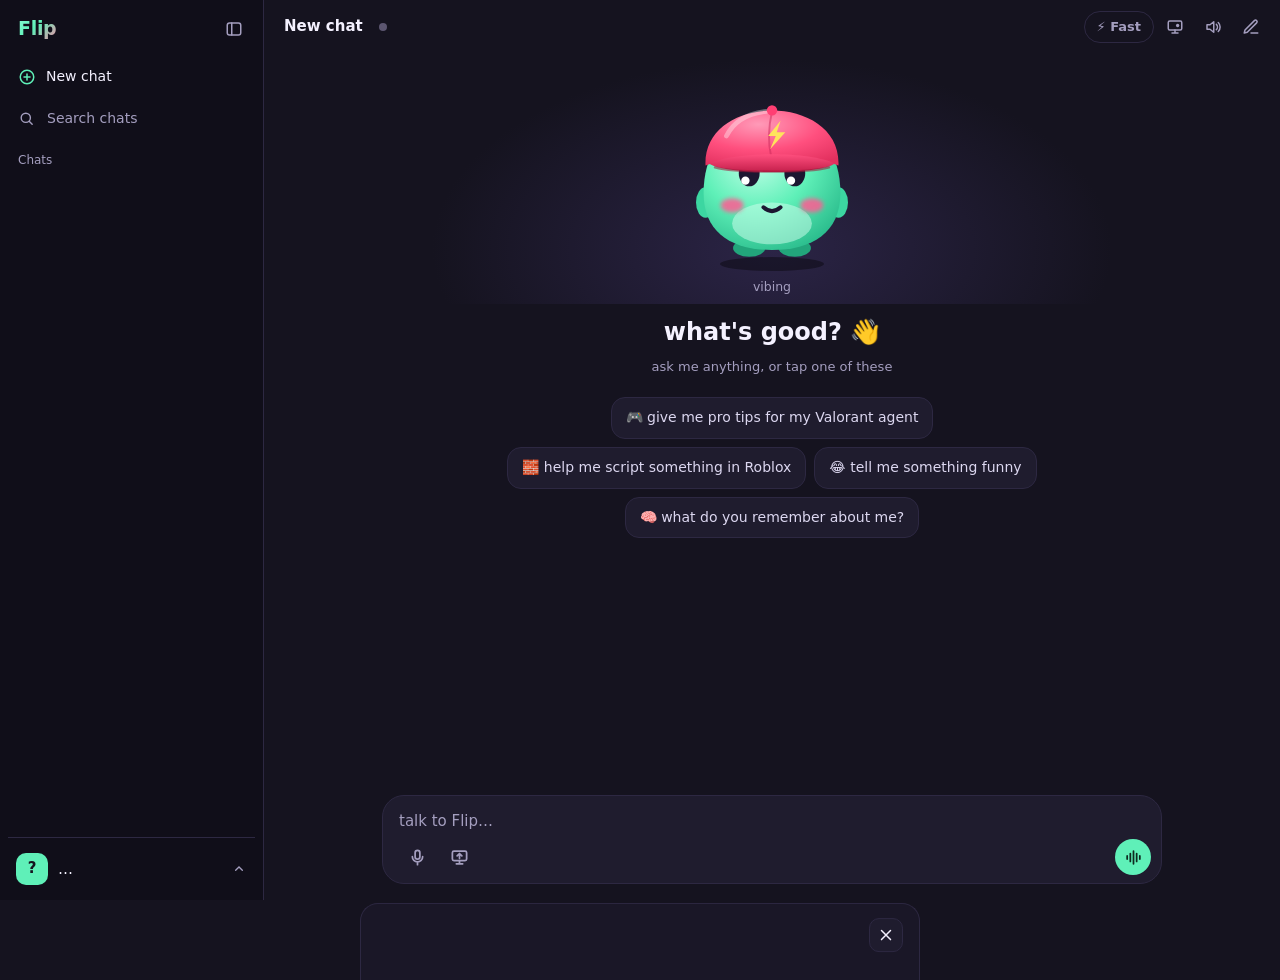
==== ui/index.html @ 5c7e4986 "Voice calls: talk over him, he talks while he types, 4x faster voice - Calls record through the chat" ====
<!doctype html>
<html lang="en">
<head>
<meta charset="utf-8">
<title>Flip</title>
<link rel="stylesheet" href="pet.css">
<link rel="stylesheet" href="style.css">
</head>
<body>
<div id="app">
  <aside id="sidebar">
    <div class="sb-top">
      <span class="sb-brand">Flip</span>
      <button id="sb-close" class="icon-btn ghost" title="Close sidebar">
        <svg viewBox="0 0 24 24"><rect x="3" y="4" width="18" height="16" rx="3"/><path d="M9 4v16"/></svg>
      </button>
    </div>
    <button id="new-chat" class="sb-item">
      <svg viewBox="0 0 24 24"><circle cx="12" cy="12" r="9"/><path d="M12 8v8M8 12h8"/></svg> New chat
    </button>
    <label class="sb-search">
      <svg viewBox="0 0 24 24"><circle cx="11" cy="11" r="6.5"/><path d="M20 20l-4.2-4.2"/></svg>
      <input id="chat-search" placeholder="Search chats" autocomplete="off" spellcheck="false">
    </label>
    <div class="sb-scroll">
      <div id="pinned-sec" class="sb-sec" hidden>
        <div class="sb-label">Pinned</div>
        <div id="pinned-list"></div>
      </div>
      <div class="sb-sec">
        <div class="sb-label">Chats</div>
        <div id="chat-list"></div>
      </div>
    </div>
    <div class="sb-foot">
      <button id="me-btn" class="me">
        <span id="me-av" class="av">?</span>
        <span class="me-text"><span id="me-name">…</span><span id="me-acct" class="muted"></span></span>
        <svg viewBox="0 0 24 24"><path d="M7 10l5 5 5-5"/></svg>
      </button>
      <div id="me-menu" class="menu" hidden>
        <button data-act="memory">🧠 What I remember</button>
        <button data-act="settings">⚙️ Settings</button>
        <button data-act="switch">👤 Switch profile</button>
        <button data-act="logout">🚪 Log out</button>
      </div>
    </div>
  </aside>

  <main id="main">
    <header>
      <button id="sb-open" class="icon-btn ghost" title="Open sidebar">
        <svg viewBox="0 0 24 24"><rect x="3" y="4" width="18" height="16" rx="3"/><path d="M9 4v16"/></svg>
      </button>
      <div id="chat-title" title="Click to rename">New chat</div>
      <input id="title-edit" maxlength="60" hidden>
      <span id="roblox-dot" class="dot" title="Roblox Studio: starting"></span>
      <div class="actions">
        <button id="update-btn" class="chip update" hidden title="A new version of Flip is out">⬆ Update</button>
        <button id="fast-btn" class="chip" title="Fast mode: a smaller brain that answers way quicker">⚡ Fast</button>
        <button id="desk-btn" class="icon-btn ghost" title="Show pet on desktop">
          <svg viewBox="0 0 24 24"><rect x="3" y="4" width="18" height="12" rx="2"/><path d="M8 20h8M12 16v4"/><circle cx="15.5" cy="10" r="2.2" class="fill"/></svg>
        </button>
        <button id="mute-btn" class="icon-btn ghost" title="Voice on/off">
          <svg viewBox="0 0 24 24"><path d="M4 9h4l5-4v14l-5-4H4z"/><path class="on-only" d="M16.5 8.5a5 5 0 0 1 0 7M19 6a8.5 8.5 0 0 1 0 12"/><path class="off-only" d="M17 9l5 6M22 9l-5 6"/></svg>
        </button>
        <button id="reset-btn" class="icon-btn ghost" title="New chat">
          <svg viewBox="0 0 24 24"><path d="M12 20h9"/><path d="M16.5 3.5a2.1 2.1 0 0 1 3 3L7 19l-4 1 1-4z"/></svg>
        </button>
      </div>
    </header>

    <div id="share-badge" hidden>
      <img id="share-thumb" alt="">
      <span>👀 sharing <b id="share-name"></b></span>
      <button id="share-stop">stop</button>
    </div>

    <section id="stage" class="pet-stage">
      <div id="pet-host"></div>
      <div class="pet-shadow"></div>
      <div id="status">vibing</div>
    </section>

    <section id="empty">
      <h2 id="empty-title">what's good? 👋</h2>
      <p class="hint">ask me anything, or tap one of these</p>
      <div id="chips">
        <button class="chip-btn">🎮 give me pro tips for my Valorant agent</button>
        <button class="chip-btn">🧱 help me script something in Roblox</button>
        <button class="chip-btn">😂 tell me something funny</button>
        <button class="chip-btn">🧠 what do you remember about me?</button>
      </div>
    </section>

    <section id="chat"><div id="thread"></div></section>

    <section id="voice-ui">
      <div id="cap-you" class="caption"></div>
      <div id="cap-pet" class="caption pet-cap"></div>
      <div class="voice-hint">just talk · talk over him to cut him off</div>
      <div class="call-row">
        <button id="share-voice" class="call-btn" title="Share your screen"><svg viewBox="0 0 24 24"><rect x="3" y="4" width="18" height="12" rx="2"/><path d="M8 20h8M12 16v4M12 13V7M9 10l3-3 3 3"/></svg></button>
        <button id="end-voice" class="end-btn" title="End voice chat">
          <svg viewBox="0 0 24 24"><path d="M6 6l12 12M18 6L6 18"/></svg>
        </button>
      </div>
    </section>

    <section id="setup">
      <div class="setup-card">
        <h2 id="setup-title">waking up…</h2>
        <p id="setup-detail"></p>
        <div class="bar"><div id="setup-bar"></div></div>
        <p id="setup-note">first time only, after this I start instantly</p>
        <button id="setup-retry" hidden>try again</button>
      </div>
    </section>

    <footer>
      <div class="composer">
        <textarea id="input" rows="1" placeholder="talk to Flip…"></textarea>
        <div class="composer-row">
          <button id="mic-btn" class="round ghost" title="Say a message (click to start, click again to send)">
            <svg viewBox="0 0 24 24"><rect x="9" y="3" width="6" height="11" rx="3"/><path d="M5.5 11a6.5 6.5 0 0 0 13 0M12 17.5V21"/></svg>
          </button>
          <button id="share-btn" class="round ghost" title="Share your screen"><svg viewBox="0 0 24 24"><rect x="3" y="4" width="18" height="12" rx="2"/><path d="M8 20h8M12 16v4M12 13V7M9 10l3-3 3 3"/></svg></button>
          <span class="spacer"></span>
          <button id="voice-btn" class="round" title="Voice chat">
            <svg viewBox="0 0 24 24"><path d="M4 10v4M8 7v10M12 4v16M16 7v10M20 10v4"/></svg>
          </button>
          <button id="send-btn" class="round" title="Send">
            <svg viewBox="0 0 24 24"><path d="M12 19V5M5 12l7-7 7 7"/></svg>
          </button>
          <button id="stop-btn" class="round" title="Stop">
            <svg viewBox="0 0 24 24"><rect x="7" y="7" width="10" height="10" rx="2" class="fill"/></svg>
          </button>
        </div>
      </div>
    </footer>
  </main>

  <div id="scrim"></div>

  <section id="panel">
    <div class="panel-head">
      <h2 id="panel-title"></h2>
      <button id="panel-close" class="icon-btn" title="Close">
        <svg viewBox="0 0 24 24"><path d="M6 6l12 12M18 6L6 18"/></svg>
      </button>
    </div>
    <div id="update-panel" class="panel-body">
      <p id="update-text"></p>
      <pre id="update-notes" class="notes"></pre>
      <div class="bar" id="update-bar-wrap" hidden><div id="update-bar"></div></div>
      <div class="set-actions"><button id="update-go" class="primary">install &amp; restart</button><button id="update-later">later</button></div>
      <p id="update-note" class="hint"></p>
    </div>
    <div id="share-panel" class="panel-body">
      <p class="hint">Pick what I can see. I only look when you talk to me, and nothing gets saved. For games, sharing the entire screen works best.</p>
      <div id="share-list"></div>
      <p id="share-note" class="err"></p>
    </div>
    <div id="memory-panel" class="panel-body">
      <p class="hint">Stuff I remember about you across all chats. I add to this myself when you tell me things.</p>
      <div class="add-row">
        <input id="mem-input" placeholder="teach me something about you…" maxlength="200">
        <button id="mem-add">add</button>
      </div>
      <div id="mem-list"></div>
    </div>
    <div id="settings-panel" class="panel-body">
      <label>My name<input id="set-name" maxlength="24"></label>
      <label>My voice<select id="set-voice"></select></label>
      <label>Voice style
        <select id="set-style">
          <option value="cute">cute (default)</option>
          <option value="normal">normal</option>
          <option value="deep">deep</option>
        </select>
      </label>
      <label>Talking speed
        <select id="set-speed">
          <option value="1">normal</option>
          <option value="1.2">fast</option>
          <option value="1.4">very fast</option>
        </select>
      </label>
      <label>Microphone<select id="set-mic"></select></label>
      <div class="set-actions"><button id="voice-test">🔊 test my voice</button></div>
      <label>Brain size
        <select id="set-brain">
          <option value="smart">smart (~6 GB, recommended)</option>
          <option value="light">light (~3 GB, a bit less smart)</option>
        </select>
      </label>
      <label class="check"><input type="checkbox" id="set-roblox"> Connect to Roblox Studio</label>
      <div class="set-actions">
        <button id="set-save" class="primary">save</button>
        <button id="set-folder">open my folder</button>
      </div>
      <p id="set-note" class="hint"></p>
      <p id="brain-info" class="hint"></p>
      <div class="set-actions"><button id="check-update">⬆ check for updates</button></div>
      <p id="update-status" class="hint"></p>
      <div class="sep"></div>
      <label>Change account password
        <input id="pw-old" type="password" placeholder="current password" autocomplete="off">
        <input id="pw-new" type="password" placeholder="new password (6+ characters)" autocomplete="off">
      </label>
      <div class="set-actions"><button id="pw-save">change password</button></div>
      <p id="pw-note" class="hint"></p>
      <div class="sep"></div>
      <div class="storage">
        <div class="storage-head"><span>Storage</span><span id="storage-total" class="muted"></span></div>
        <div id="storage-list"></div>
        <p class="hint small">Clean up deletes the brain and engine you're not using right now (they download again if you switch), plus unfinished downloads and old logs.</p>
        <div class="set-actions"><button id="clean-btn">🧹 Clean up</button></div>
        <p id="clean-note" class="hint"></p>
      </div>
      <div class="danger-row">
        <label class="check small-check"><input type="checkbox" id="del-app" checked> also delete Flip.exe</label>
        <button id="delete-all" class="danger">Delete Flip &amp; everything</button>
      </div>
    </div>
  </section>

  <section id="auth">
    <div class="brand">Flip</div>
    <p class="hint center">your AI buddy that lives on your PC</p>
    <div class="tabs">
      <button id="tab-login" class="on">log in</button>
      <button id="tab-signup">create account</button>
    </div>
    <div class="prof-box">
      <input id="auth-user" placeholder="username" maxlength="20" autocomplete="off" spellcheck="false">
      <div class="pw">
        <input id="auth-pass" type="password" placeholder="password" autocomplete="off">
        <button id="pw-eye" class="eye" title="Show password">show</button>
      </div>
      <input id="auth-pass2" type="password" placeholder="type the password again" autocomplete="off" hidden>
      <label class="check"><input type="checkbox" id="auth-remember" checked> keep me logged in on this PC</label>
      <p id="auth-error" class="err"></p>
      <button id="auth-go" class="primary big">log in</button>
      <p id="auth-note" class="hint center small"></p>
    </div>
  </section>

  <section id="profiles">
    <div class="acct-bar"><span id="acct-name"></span><button id="log-out" class="link-btn">log out</button></div>
    <h1>who's chatting? 👀</h1>
    <p class="hint center">everyone gets their own chats and memory</p>
    <div id="prof-grid"></div>
    <button id="prof-manage" class="link-btn">manage profiles</button>

    <div id="prof-form" class="prof-box" hidden>
      <h2 id="prof-form-title">make your profile</h2>
      <input id="prof-name" placeholder="your name" maxlength="24" autocomplete="off">
      <input id="prof-pin" placeholder="PIN (optional, 4-8 numbers)" maxlength="8" inputmode="numeric" type="password" autocomplete="off">
      <p id="prof-error" class="err"></p>
      <div class="set-actions">
        <button id="prof-create" class="primary">let's go</button>
        <button id="prof-cancel">back</button>
      </div>
    </div>

    <div id="pin-box" class="prof-box" hidden>
      <h2 id="pin-title">enter your PIN</h2>
      <input id="pin-input" placeholder="PIN" maxlength="8" inputmode="numeric" type="password" autocomplete="off">
      <p id="pin-error" class="err"></p>
      <div class="set-actions">
        <button id="pin-go" class="primary">enter</button>
        <button id="pin-back">back</button>
      </div>
    </div>
  </section>
</div>
<script src="pet.js"></script>
<script src="app.js"></script>
</body>
</html>
---- ui/pet.css ----
/* Flip's look and animations. The element with data-state="..." picks the animation. */

.pet { display: block; overflow: visible; cursor: pointer; }

.pet .body { fill: url(#g-body); }
.pet .belly { fill: #d4fff0; opacity: .5; }
.pet .foot { fill: #22a57b; }
.pet .arm { fill: #3cd6a1; }
.pet .cheek { fill: #ff5c93; opacity: .85; transition: opacity .3s; }
.pet .eye { fill: #1c1631; }
.pet .shine { fill: #fff; }
.pet .line, .pet .line path { fill: none; stroke: #1c1631; stroke-width: 4.2; stroke-linecap: round; }
.pet .mouth { fill: #2a1030; }
.pet .tongue { fill: #ff6f91; }
.pet .cap { fill: url(#g-cap); }
.pet .brim { fill: url(#g-brim); }
.pet .brim-edge { fill: none; stroke: #9e1639; stroke-width: 2.5; stroke-linecap: round; opacity: .55; }
.pet .cap-seam { fill: none; stroke: #c9285a; stroke-width: 2; stroke-linecap: round; opacity: .5; }
.pet .cap-shine { fill: none; stroke: #fff; stroke-width: 5; stroke-linecap: round; opacity: .35; }
.pet .cap-btn { fill: #ff3f73; }
.pet .bolt { fill: #ffe45c; }
.pet #waves path { fill: none; stroke: #5ff0b8; stroke-width: 3.5; stroke-linecap: round; }
.pet #thought circle, .pet #thought ellipse { fill: #efeaff; }
.pet #thought .d { fill: #6b6287; }
.pet #zzz text { fill: #cfc8ef; font: 700 16px "Segoe UI", sans-serif; }
.pet #sparkles path { fill: #ffe45c; }

.pet * { transform-box: fill-box; }
.pet #squish, .pet #bob { transform-origin: 50% 100%; }
.pet #eyes, .pet #eyes-open { transform-origin: 50% 50%; }
.pet #look { transform: translate(var(--lx, 0px), var(--ly, 0px)); transition: transform .12s ease-out; }
.pet #mouth-open { transform-origin: 50% 15%; transform: scaleY(var(--mouth, .35)); }
.pet #arm-l { transform-origin: 80% 20%; }
.pet #arm-r { transform-origin: 20% 20%; }
.pet #sparkles path { transform-origin: 50% 50%; }

.pet #eyes-closed, .pet #eyes-happy, .pet #mouth-open, .pet #waves, .pet #thought, .pet #zzz, .pet #sparkles { opacity: 0; }
.pet #eyes, .pet #eyes-open, .pet #eyes-closed, .pet #eyes-happy, .pet #mouth-smile, .pet #mouth-open,
.pet #waves, .pet #thought, .pet #zzz { transition: opacity .2s, transform .3s; }
.pet #eyes-open { animation: blink 4.6s infinite; }

/* idle */
[data-state="idle"] .pet #bob { animation: bob 2.4s ease-in-out infinite; }

/* excited: the mouse is on him */
[data-state="excited"] .pet #bob { animation: wiggle .5s ease-in-out infinite; }
[data-state="excited"] .pet #eyes-open { opacity: 0; }
[data-state="excited"] .pet #eyes-happy { opacity: 1; }
[data-state="excited"] .pet #mouth-smile { opacity: 0; }
[data-state="excited"] .pet #mouth-open { opacity: 1; --mouth: .7; }
[data-state="excited"] .pet #arm-r { animation: wave .28s ease-in-out infinite alternate; }
[data-state="excited"] .pet .cheek { opacity: 1; }

/* listening */
[data-state="listening"] .pet #bob { animation: lean 1.1s ease-in-out infinite; }
[data-state="listening"] .pet #eyes { transform: scale(1.12); }
[data-state="listening"] .pet #waves { opacity: calc(.35 + var(--lvl, 0) * .9); transform: scale(calc(1 + var(--lvl, 0) * .12)); transform-origin: 50% 50%; }
[data-state="listening"] .pet .w1 { animation: pulse 1s infinite; }
[data-state="listening"] .pet .w2 { animation: pulse 1s .25s infinite; }

/* thinking + working in Studio */
[data-state="thinking"] .pet #bob, [data-state="working"] .pet #bob { animation: sway 1.6s ease-in-out infinite; }
[data-state="thinking"] .pet #eyes, [data-state="working"] .pet #eyes { transform: translate(7px, -2px); }
[data-state="thinking"] .pet #thought, [data-state="working"] .pet #thought { opacity: 1; }
[data-state="thinking"] .pet .d, [data-state="working"] .pet .d { animation: dot 1s ease-in-out infinite; }
.pet .d2 { animation-delay: .15s !important; }
.pet .d3 { animation-delay: .3s !important; }
[data-state="working"] .pet #arm-l { animation: tap .28s ease-in-out infinite alternate; }
[data-state="working"] .pet #arm-r { animation: tap .28s .14s ease-in-out infinite alternate; }

/* talking */
[data-state="talking"] .pet #bob { animation: talk .5s ease-in-out infinite; }
[data-state="talking"] .pet #mouth-smile { opacity: 0; }
[data-state="talking"] .pet #mouth-open { opacity: 1; transition: opacity .2s; }

/* happy */
[data-state="happy"] .pet #bob { animation: jump .62s ease-in-out 2; }
[data-state="happy"] .pet #eyes-open { opacity: 0; }
[data-state="happy"] .pet #eyes-happy { opacity: 1; }
[data-state="happy"] .pet #mouth-smile { opacity: 0; }
[data-state="happy"] .pet #mouth-open { opacity: 1; --mouth: .9; }
[data-state="happy"] .pet #arm-r { animation: wave .3s ease-in-out 4 alternate; }
[data-state="happy"] .pet #arm-l { animation: wave-l .3s ease-in-out 4 alternate; }
[data-state="happy"] .pet #sparkles { opacity: 1; }
[data-state="happy"] .pet #sparkles path { animation: pop .8s ease-out 2; }

/* sleeping */
[data-state="sleeping"] .pet #bob { animation: breathe 3.6s ease-in-out infinite; }
[data-state="sleeping"] .pet #eyes-open { opacity: 0; animation: none; }
[data-state="sleeping"] .pet #eyes-closed { opacity: 1; }
[data-state="sleeping"] .pet #zzz { opacity: 1; }
[data-state="sleeping"] .pet .z { animation: float 3s ease-in-out infinite; }
[data-state="sleeping"] .pet .z2 { animation-delay: 1s; }
[data-state="sleeping"] .pet .z3 { animation-delay: 2s; }

/* poke */
.pet #squish.poke { animation: squish .45s ease-out; }

/* shadow under him */
.pet-shadow {
  width: 55%; height: 14px; margin: -12px auto 0; border-radius: 50%;
  background: rgba(0, 0, 0, .38); animation: shadow 2.4s ease-in-out infinite;
}
[data-state="happy"] .pet-shadow { animation: shadowjump .62s ease-in-out 2; }
[data-state="sleeping"] .pet-shadow { animation: none; }

@keyframes bob { 0%, 100% { transform: translateY(0) scale(1, 1); } 50% { transform: translateY(-6px) scale(.985, 1.015); } }
@keyframes wiggle { 0%, 100% { transform: rotate(0) translateY(0); } 25% { transform: rotate(-5deg) translateY(-4px); } 75% { transform: rotate(5deg) translateY(-4px); } }
@keyframes shadow { 0%, 100% { transform: scaleX(1); opacity: 1; } 50% { transform: scaleX(.88); opacity: .7; } }
@keyframes shadowjump { 0%, 100% { transform: scaleX(1); } 45% { transform: scaleX(.6); opacity: .5; } }
@keyframes blink { 0%, 93%, 100% { transform: scaleY(1); } 96.5% { transform: scaleY(.08); } }
@keyframes lean { 0%, 100% { transform: translateY(0) scale(1); } 50% { transform: translateY(-2px) scale(1.03); } }
@keyframes pulse { 0% { opacity: 0; } 50% { opacity: 1; } 100% { opacity: 0; } }
@keyframes sway { 0%, 100% { transform: rotate(-3deg); } 50% { transform: rotate(3deg); } }
@keyframes dot { 0%, 100% { transform: translateY(0); opacity: .35; } 50% { transform: translateY(-3px); opacity: 1; } }
@keyframes tap { from { transform: translateY(0); } to { transform: translateY(-6px); } }
@keyframes talk { 0%, 100% { transform: translateY(0) rotate(0); } 25% { transform: translateY(-3px) rotate(-2deg); } 75% { transform: translateY(-3px) rotate(2deg); } }
@keyframes jump {
  0%, 100% { transform: translateY(0) scale(1, 1); }
  15% { transform: translateY(0) scale(1.08, .9); }
  45% { transform: translateY(-28px) scale(.95, 1.06); }
  75% { transform: translateY(0) scale(1.06, .94); }
}
@keyframes wave { from { transform: rotate(0); } to { transform: rotate(-40deg) translateY(-8px); } }
@keyframes wave-l { from { transform: rotate(0); } to { transform: rotate(40deg) translateY(-8px); } }
@keyframes pop { 0% { transform: scale(0) rotate(0); } 50% { transform: scale(1.25) rotate(45deg); } 100% { transform: scale(0) rotate(90deg); } }
@keyframes breathe { 0%, 100% { transform: scale(1, 1); } 50% { transform: scale(1.03, .97); } }
@keyframes float { 0% { transform: translate(0, 8px); opacity: 0; } 30% { opacity: 1; } 100% { transform: translate(10px, -14px); opacity: 0; } }
@keyframes squish { 0%, 100% { transform: scale(1, 1); } 30% { transform: scale(1.16, .82); } 60% { transform: scale(.93, 1.1); } }

@media (prefers-reduced-motion: reduce) {
  .pet *, .pet-shadow { animation-duration: 0s !important; animation-iteration-count: 1 !important; }
}
---- ui/style.css ----
:root {
  --bg: #15131f;
  --side: #100e19;
  --panel: #1f1c2e;
  --panel-2: #2a253d;
  --border: #2d2842;
  --text: #f4f1ff;
  --muted: #a49ebf;
  --accent: #5ff0b8;
  --accent-ink: #0f2a20;
  --accent-2: #ff5e87;
  --user: #2f2a47;
}

* { box-sizing: border-box; margin: 0; }
html, body { height: 100%; }
body {
  background: var(--bg);
  color: var(--text);
  font: 15px/1.55 "Segoe UI Variable Text", "Segoe UI", system-ui, sans-serif;
  overflow: hidden;
  user-select: none;
}
button { font: inherit; color: inherit; }
svg { display: block; }
.muted { color: var(--muted); }
.hint { color: var(--muted); font-size: 13px; }
.center { text-align: center; }
.small { font-size: 12px; }
[hidden] { display: none !important; }

#app { display: flex; height: 100%; position: relative; }

/* ---------- buttons ---------- */
.icon-btn {
  width: 34px; height: 34px; border-radius: 10px; cursor: pointer; flex: none;
  background: var(--panel); border: 1px solid var(--border);
  display: grid; place-items: center;
}
.icon-btn.ghost { background: none; border-color: transparent; color: var(--muted); }
.icon-btn:hover { background: var(--panel-2); color: var(--text); }
.icon-btn svg { width: 18px; height: 18px; fill: none; stroke: currentColor; stroke-width: 2; stroke-linecap: round; stroke-linejoin: round; }
.icon-btn .fill, .round .fill { fill: currentColor; stroke: none; }
.icon-btn.active { color: var(--accent); }
#mute-btn .off-only { display: none; }
#mute-btn.muted .on-only { display: none; }
#mute-btn.muted .off-only { display: inline; }
.chip {
  white-space: nowrap; flex: none;
  padding: 5px 12px; border-radius: 999px; cursor: pointer; font-size: 13px; font-weight: 600;
  background: none; border: 1px solid var(--border); color: var(--muted);
}
.chip:hover { color: var(--text); border-color: var(--muted); }
.chip.on { background: #ffe45c; border-color: #ffe45c; color: #2b2400; }

/* ---------- sidebar ---------- */
#sidebar {
  width: 264px; flex: none; display: flex; flex-direction: column; gap: 4px;
  background: var(--side); border-right: 1px solid var(--border); padding: 10px 8px 8px;
}
body.sb-collapsed #sidebar { display: none; }
.sb-top { display: flex; align-items: center; justify-content: space-between; padding: 2px 4px 8px 10px; }
.sb-brand {
  font-weight: 800; font-size: 19px; letter-spacing: -.3px;
  background: linear-gradient(135deg, #8affd6, var(--accent) 45%, #ff82a6); -webkit-background-clip: text; background-clip: text; color: transparent;
}
.sb-item {
  display: flex; align-items: center; gap: 10px; padding: 8px 10px; border-radius: 10px;
  background: none; border: none; cursor: pointer; text-align: left; font-size: 14px;
}
.sb-item:hover { background: var(--panel); }
.sb-item svg { width: 18px; height: 18px; fill: none; stroke: var(--accent); stroke-width: 2; stroke-linecap: round; }
.sb-search { display: flex; align-items: center; gap: 10px; padding: 7px 10px; border-radius: 10px; }
.sb-search:focus-within { background: var(--panel); }
.sb-search svg { width: 17px; height: 17px; flex: none; fill: none; stroke: var(--muted); stroke-width: 2; stroke-linecap: round; }
.sb-search input { flex: 1; min-width: 0; background: none; border: none; outline: none; color: var(--text); font: inherit; font-size: 14px; user-select: text; }
.sb-search input::placeholder { color: var(--muted); }
.sb-scroll { flex: 1; overflow-y: auto; margin-top: 6px; }
.sb-sec { margin-bottom: 12px; }
.sb-label { font-size: 12px; color: var(--muted); padding: 4px 10px; }
.chat-item {
  position: relative; display: flex; align-items: center; padding: 7px 10px; border-radius: 10px;
  cursor: pointer; font-size: 14px; color: #d9d4ee;
}
.chat-item:hover { background: var(--panel); }
.chat-item.current { background: var(--panel-2); color: var(--text); }
.chat-item .t { flex: 1; min-width: 0; white-space: nowrap; overflow: hidden; text-overflow: ellipsis; }
.chat-item input { flex: 1; min-width: 0; background: var(--bg); color: var(--text); border: 1px solid var(--accent); border-radius: 6px; padding: 2px 6px; font: inherit; outline: none; user-select: text; }
.chat-item .acts { display: none; gap: 2px; margin-left: 4px; }
.chat-item:hover .acts { display: flex; }
.chat-item .acts button { background: none; border: none; cursor: pointer; padding: 2px 4px; border-radius: 6px; font-size: 13px; opacity: .8; }
.chat-item .acts button:hover { background: var(--panel-2); opacity: 1; }
.empty-list { color: var(--muted); font-size: 13px; padding: 6px 10px; }
.sb-foot { position: relative; border-top: 1px solid var(--border); padding-top: 8px; }
.me { width: 100%; display: flex; align-items: center; gap: 10px; padding: 7px 8px; border-radius: 12px; background: none; border: none; cursor: pointer; text-align: left; }
.me:hover { background: var(--panel); }
.me .av, .prof .av { color: #15131f; font-weight: 800; }
.me .av { width: 32px; height: 32px; border-radius: 10px; display: grid; place-items: center; background: var(--accent); flex: none; }
.me-text { flex: 1; min-width: 0; display: flex; flex-direction: column; line-height: 1.25; }
.me-text span { white-space: nowrap; overflow: hidden; text-overflow: ellipsis; }
.me-text .muted { font-size: 12px; }
.me svg { width: 16px; height: 16px; fill: none; stroke: var(--muted); stroke-width: 2; stroke-linecap: round; transform: rotate(180deg); }
.menu {
  position: absolute; left: 0; right: 0; bottom: 56px; z-index: 3;
  background: var(--panel); border: 1px solid var(--border); border-radius: 12px; padding: 5px;
  box-shadow: 0 10px 30px rgba(0, 0, 0, .45); display: flex; flex-direction: column;
}
.menu button { text-align: left; background: none; border: none; padding: 8px 10px; border-radius: 8px; cursor: pointer; font-size: 14px; }
.menu button:hover { background: var(--panel-2); }

/* narrow window: the sidebar slides over the chat */
@media (max-width: 820px) {
  #sidebar {
    position: absolute; top: 0; bottom: 0; left: 0; z-index: 6; width: min(290px, 84%);
    transform: translateX(-102%); transition: transform .22s ease;
  }
  body.sb-open #sidebar { transform: none; }
  body.sb-collapsed #sidebar { display: flex; }
}

/* ---------- main column ---------- */
#main { flex: 1; min-width: 0; display: flex; flex-direction: column; position: relative; }
header { flex: none; height: 54px; display: flex; align-items: center; gap: 8px; padding: 0 12px; }
@media (min-width: 821px) { body:not(.sb-collapsed) #sb-open { display: none; } }
#chat-title {
  font-weight: 600; font-size: 15px; padding: 4px 8px; border-radius: 8px; cursor: pointer;
  white-space: nowrap; overflow: hidden; text-overflow: ellipsis; max-width: 45%;
}
#chat-title:hover { background: var(--panel); }
#title-edit { font: inherit; font-weight: 600; background: var(--panel); color: var(--text); border: 1px solid var(--accent); border-radius: 8px; padding: 3px 8px; outline: none; max-width: 45%; user-select: text; }
.dot { width: 8px; height: 8px; border-radius: 50%; background: #5c5670; flex: none; }
.dot.on { background: var(--accent); box-shadow: 0 0 8px var(--accent); }
.dot.err { background: #ff6b6b; }
.actions { margin-left: auto; display: flex; align-items: center; gap: 4px; }

/* ---------- pet stage ---------- */
#stage {
  flex: none; height: 250px; display: flex; flex-direction: column; align-items: center; justify-content: flex-end;
  padding-bottom: 8px; transition: height .35s ease;
  background: radial-gradient(ellipse 340px 190px at 50% 78%, #2b2446 0%, rgba(43, 36, 70, 0) 100%);
}
#pet-host .pet { width: 190px; height: 190px; transition: width .35s ease, height .35s ease; }
#stage .pet-shadow { width: 104px; transition: width .35s ease; }
#status { margin-top: 6px; font-size: 12.5px; color: var(--muted); min-height: 18px; text-align: center; padding: 0 16px; }
body.chatting #stage { height: 150px; }
body.chatting #pet-host .pet { width: 104px; height: 104px; }
body.chatting #stage .pet-shadow { width: 58px; height: 9px; margin-top: -8px; }

/* ---------- empty chat ---------- */
#empty { flex: 1; display: flex; flex-direction: column; align-items: center; gap: 6px; padding: 10px 20px; overflow-y: auto; }
body.chatting #empty { display: none; }
#empty h2 { font-size: 24px; font-weight: 700; }
#chips { display: flex; flex-wrap: wrap; justify-content: center; gap: 8px; max-width: 600px; margin-top: 14px; }
.chip-btn {
  padding: 9px 14px; border-radius: 14px; cursor: pointer; font-size: 14px;
  background: var(--panel); border: 1px solid var(--border); color: #dcd7f0;
}
.chip-btn:hover { border-color: var(--accent); color: var(--text); }

/* ---------- messages ---------- */
#chat { flex: 1; overflow-y: auto; user-select: text; display: none; }
body.chatting #chat { display: block; }
#thread { max-width: 780px; margin: 0 auto; padding: 8px 20px 20px; display: flex; flex-direction: column; gap: 18px; }
.msg { display: flex; flex-direction: column; }
.msg.user { align-self: flex-end; max-width: 80%; }
.msg.user .b { background: var(--user); padding: 10px 15px; border-radius: 18px 18px 6px 18px; }
.msg.pet { align-self: stretch; }
.who { display: flex; align-items: center; gap: 6px; font-size: 12.5px; font-weight: 700; color: var(--accent); margin-bottom: 4px; }
.who::before { content: ""; width: 8px; height: 8px; border-radius: 50%; background: var(--accent); }
.b { overflow-wrap: anywhere; animation: pop-in .18s ease-out; }
.msg.error .b { color: #ffc2c2; }
.msg .meta { color: var(--muted); font-size: 12px; margin-top: 4px; opacity: .7; }
.msg .stopped { color: var(--muted); font-size: 12.5px; font-style: italic; margin-top: 4px; }
.note { align-self: center; font-size: 12px; color: var(--muted); background: var(--panel); padding: 3px 10px; border-radius: 999px; }
.typing { display: inline-flex; gap: 4px; padding: 6px 0; }
.typing i { width: 7px; height: 7px; border-radius: 50%; background: var(--muted); animation: typing 1s ease-in-out infinite; }
.typing i:nth-child(2) { animation-delay: .15s; }
.typing i:nth-child(3) { animation-delay: .3s; }
@keyframes typing { 0%, 100% { opacity: .3; transform: translateY(0); } 50% { opacity: 1; transform: translateY(-3px); } }
.code { margin: 8px 0; border: 1px solid var(--border); border-radius: 12px; overflow: hidden; background: #0f0d18; }
.code-bar { display: flex; justify-content: space-between; align-items: center; padding: 5px 8px 5px 12px; font-size: 12px; color: var(--muted); background: #1a1726; }
.code-bar button { background: var(--panel-2); border: none; border-radius: 6px; padding: 2px 10px; font-size: 12px; cursor: pointer; }
pre { padding: 12px 14px; overflow-x: auto; font: 13px/1.5 "Cascadia Code", Consolas, monospace; white-space: pre; }
code.inline { font: .9em "Cascadia Code", Consolas, monospace; background: #2d2842; padding: 1px 6px; border-radius: 6px; }
@keyframes pop-in { from { transform: translateY(6px); opacity: 0; } to { transform: none; opacity: 1; } }
#chat::-webkit-scrollbar, pre::-webkit-scrollbar, .sb-scroll::-webkit-scrollbar, #input::-webkit-scrollbar { width: 8px; height: 8px; }
#chat::-webkit-scrollbar-thumb, pre::-webkit-scrollbar-thumb, .sb-scroll::-webkit-scrollbar-thumb, #input::-webkit-scrollbar-thumb { background: var(--panel-2); border-radius: 8px; }

/* ---------- composer ---------- */
footer { flex: none; padding: 4px 16px 16px; }
.composer {
  max-width: 780px; margin: 0 auto; padding: 10px 10px 8px 16px;
  background: var(--panel); border: 1px solid var(--border); border-radius: 22px;
}
.composer:focus-within { border-color: #4b4468; }
#input {
  display: block; width: 100%; resize: none; max-height: 180px; padding: 4px 4px 6px 0; outline: none; overflow-y: hidden;
  background: none; color: var(--text); border: none; font: inherit; user-select: text;
}
#input::placeholder { color: var(--muted); }
.composer-row { display: flex; align-items: center; gap: 6px; }
.spacer { flex: 1; }
.round { flex: none; width: 36px; height: 36px; border-radius: 50%; border: none; cursor: pointer; display: grid; place-items: center; }
.round svg { width: 19px; height: 19px; fill: none; stroke: currentColor; stroke-width: 2.2; stroke-linecap: round; stroke-linejoin: round; }
.round.ghost { background: none; color: var(--muted); }
.round.ghost:hover { background: var(--panel-2); color: var(--text); }
#mic-btn.on { background: var(--accent-2); color: #fff; animation: mic 1.2s ease-in-out infinite; }
#send-btn, #voice-btn { background: var(--accent); color: var(--accent-ink); }
#stop-btn { background: var(--text); color: var(--bg); display: none; }
footer.has-text #voice-btn, footer:not(.has-text) #send-btn { display: none; }
body.busy #send-btn, body.busy #voice-btn { display: none; }
body.busy #stop-btn { display: grid; }
.round:disabled { opacity: .45; cursor: default; }
@keyframes mic { 0%, 100% { box-shadow: 0 0 0 0 rgba(255, 94, 135, .55); } 50% { box-shadow: 0 0 0 8px rgba(255, 94, 135, 0); } }

/* ---------- voice chat mode ---------- */
#voice-ui { display: none; }
body.voice #chat, body.voice #empty, body.voice footer { display: none; }
body.voice #stage { flex: 1; height: auto; justify-content: center; padding-bottom: 0; }
body.voice #pet-host .pet { width: 250px; height: 250px; }
body.voice #stage .pet-shadow { width: 138px; height: 14px; margin-top: -12px; }
body.voice #status { font-size: 15px; color: var(--text); margin-top: 14px; }
body.voice #voice-ui { display: flex; flex: none; flex-direction: column; align-items: center; gap: 8px; padding: 0 20px 26px; }
.caption { max-width: 640px; text-align: center; font-size: 14px; color: var(--muted); min-height: 20px;
  display: -webkit-box; -webkit-line-clamp: 3; -webkit-box-orient: vertical; overflow: hidden; }
.pet-cap { color: var(--text); font-size: 15px; }
.voice-hint { font-size: 12px; color: var(--muted); opacity: .7; margin-top: 6px; }
.end-btn {
  margin-top: 10px; width: 58px; height: 58px; border-radius: 50%; border: none; cursor: pointer;
  background: #ff4d6d; color: #fff; display: grid; place-items: center; box-shadow: 0 6px 20px rgba(255, 77, 109, .35);
}
.end-btn svg { width: 24px; height: 24px; fill: none; stroke: currentColor; stroke-width: 2.6; stroke-linecap: round; }
.end-btn:hover { background: #ff3358; }

/* ---------- brain setup / switching ---------- */
#setup { display: none; }
body.setup #chat, body.setup #empty, body.setup footer { display: none; }
body.setup #setup { display: flex; flex: 1; align-items: flex-start; justify-content: center; padding: 18px 22px; }
.setup-card { width: 100%; max-width: 440px; text-align: center; display: flex; flex-direction: column; gap: 10px; }
.setup-card h2 { font-size: 18px; }
#setup-detail { color: var(--muted); font-size: 13.5px; min-height: 20px; }
.bar { height: 10px; border-radius: 999px; background: var(--panel-2); overflow: hidden; }
#setup-bar { height: 100%; width: 0; border-radius: 999px; background: linear-gradient(90deg, var(--accent), #8affd6); transition: width .4s ease; }
#setup-bar.pulse { width: 35% !important; animation: slide 1.3s ease-in-out infinite; }
@keyframes slide { from { transform: translateX(-100%); } to { transform: translateX(290%); } }
#setup-note { color: var(--muted); font-size: 12px; opacity: .8; }
#setup-retry { align-self: center; margin-top: 6px; padding: 8px 18px; border-radius: 999px; border: none; background: var(--accent); color: var(--accent-ink); font-weight: 600; cursor: pointer; }
body.setup-error #setup-bar { background: #ff6b6b; }

/* ---------- overlays: scrim + memory/settings panel ---------- */
#scrim { position: absolute; inset: 0; background: rgba(8, 6, 16, .55); opacity: 0; pointer-events: none; transition: opacity .2s; z-index: 5; }
body.panel-open #scrim { opacity: 1; pointer-events: auto; }
@media (max-width: 820px) { body.sb-open #scrim { opacity: 1; pointer-events: auto; } }
#panel {
  position: absolute; left: 50%; bottom: 0; width: min(560px, 100%); max-height: 84%; z-index: 7;
  background: #1a1727; border: 1px solid var(--border); border-bottom: none; border-radius: 18px 18px 0 0;
  display: flex; flex-direction: column; padding: 14px 16px 18px;
  transform: translate(-50%, 104%); transition: transform .25s ease;
}
body.panel-open #panel { transform: translate(-50%, 0); }
.panel-head { display: flex; justify-content: space-between; align-items: center; margin-bottom: 10px; }
.panel-head h2 { font-size: 17px; }
.panel-body { display: none; flex-direction: column; gap: 12px; overflow-y: auto; }
#panel[data-show="memory"] #memory-panel, #panel[data-show="settings"] #settings-panel,
#panel[data-show="update"] #update-panel, #panel[data-show="share"] #share-panel { display: flex; }
.add-row { display: flex; gap: 8px; }
.add-row input, .panel-body label input:not([type="checkbox"]), .panel-body select {
  flex: 1; width: 100%; padding: 9px 12px; border-radius: 10px; outline: none; font: inherit;
  background: var(--panel); color: var(--text); border: 1px solid var(--border); user-select: text;
}
.add-row input:focus, .panel-body label input:focus, .panel-body select:focus { border-color: var(--accent); }
.add-row button, .set-actions button {
  padding: 8px 16px; border-radius: 10px; border: 1px solid var(--border); background: var(--panel-2); cursor: pointer; font-weight: 600;
}
.set-actions button.primary, .add-row button { background: var(--accent); color: var(--accent-ink); border: none; }
#mem-list { display: flex; flex-direction: column; gap: 6px; }
.mem { display: flex; align-items: flex-start; gap: 8px; padding: 9px 10px 9px 12px; background: var(--panel); border-radius: 10px; font-size: 14px; user-select: text; }
.mem span { flex: 1; }
.mem button { background: none; border: none; color: var(--muted); cursor: pointer; font-size: 15px; }
.mem button:hover { color: #ff6b6b; }
.panel-body label { display: flex; flex-direction: column; gap: 6px; font-size: 13px; color: var(--muted); }
.panel-body label.check { flex-direction: row; align-items: center; gap: 8px; color: var(--text); font-size: 14px; }
.panel-body label.check input { width: 18px; height: 18px; accent-color: var(--accent); }
.set-actions { display: flex; gap: 8px; }
.sep { height: 1px; background: var(--border); margin: 4px 0; }
.empty { color: var(--muted); font-size: 13px; padding: 8px 10px; }

/* ---------- log in + profiles ---------- */
#auth, #profiles {
  position: absolute; inset: 0; background: var(--bg);
  display: none; flex-direction: column; align-items: center; gap: 8px; overflow-y: auto; padding: 64px 22px 24px;
}
#auth { z-index: 10; }
#profiles { z-index: 9; padding-top: 70px; gap: 10px; }
body.auth #auth, body.profiles #profiles { display: flex; }
.brand {
  font-size: 44px; font-weight: 800; letter-spacing: -1px;
  background: linear-gradient(135deg, #8affd6, var(--accent) 45%, #ff82a6); -webkit-background-clip: text; background-clip: text; color: transparent;
}
.tabs { display: flex; gap: 4px; margin-top: 20px; padding: 4px; border-radius: 999px; background: var(--panel); }
.tabs button { padding: 7px 16px; border-radius: 999px; border: none; background: none; color: var(--muted); cursor: pointer; font-weight: 600; }
.tabs button.on { background: var(--panel-2); color: var(--text); }
.prof-box { width: 100%; max-width: 320px; display: flex; flex-direction: column; gap: 10px; margin-top: 20px; }
.prof-box h2 { font-size: 17px; text-align: center; }
.prof-box input {
  padding: 11px 13px; border-radius: 12px; outline: none; font: inherit; user-select: text;
  background: var(--panel); color: var(--text); border: 1px solid var(--border);
}
.prof-box input:focus { border-color: var(--accent); }
.prof-box .set-actions { justify-content: center; }
.pw { position: relative; display: flex; }
.pw input { flex: 1; padding-right: 60px; }
.eye { position: absolute; right: 6px; top: 50%; transform: translateY(-50%); background: none; border: none; color: var(--muted); cursor: pointer; font-size: 12px; }
#auth label.check { display: flex; align-items: center; gap: 8px; font-size: 13.5px; color: var(--muted); }
#auth label.check input { width: 17px; height: 17px; accent-color: var(--accent); }
button.big { padding: 12px; border-radius: 12px; border: none; background: var(--accent); color: var(--accent-ink); font-weight: 700; font-size: 15px; cursor: pointer; }
button.big:disabled { opacity: .6; }
.err { color: #ff8a8a; font-size: 13px; min-height: 18px; text-align: center; }
#profiles h1 { font-size: 24px; }
#prof-grid { display: flex; flex-wrap: wrap; justify-content: center; gap: 18px; margin-top: 22px; max-width: 420px; }
.prof { display: flex; flex-direction: column; align-items: center; gap: 8px; width: 88px; cursor: pointer; background: none; border: none; }
.prof .av { position: relative; width: 76px; height: 76px; border-radius: 22px; display: grid; place-items: center; font-size: 32px; transition: transform .15s, box-shadow .15s; }
.prof:hover .av { transform: translateY(-3px) scale(1.04); box-shadow: 0 8px 22px rgba(0, 0, 0, .4); }
.prof .nm { font-size: 14px; max-width: 88px; overflow: hidden; text-overflow: ellipsis; white-space: nowrap; }
.prof .lock { position: absolute; right: -4px; bottom: -4px; font-size: 14px; background: var(--panel-2); border-radius: 8px; padding: 1px 4px; }
.prof.add .av { background: var(--panel); color: var(--muted); border: 2px dashed var(--border); }
body.manage .prof:not(.add) .av::after {
  content: "🗑"; position: absolute; inset: 0; border-radius: 22px; display: grid; place-items: center;
  background: rgba(255, 77, 109, .75); font-size: 26px;
}
.link-btn { margin-top: 18px; background: none; border: none; color: var(--muted); cursor: pointer; text-decoration: underline; font-size: 13px; }
.acct-bar { position: absolute; top: 14px; left: 16px; right: 16px; display: flex; justify-content: space-between; align-items: center; color: var(--muted); font-size: 13px; }
.acct-bar .link-btn { margin: 0; }
body.picking #prof-grid, body.picking #prof-manage, body.picking #profiles > .hint { display: none; }

/* ---------- storage ---------- */
.storage { display: flex; flex-direction: column; gap: 8px; }
.storage-head { display: flex; justify-content: space-between; font-size: 13px; color: var(--text); font-weight: 600; }
#storage-list { display: flex; flex-direction: column; gap: 4px; }
.st-row { display: flex; justify-content: space-between; gap: 10px; font-size: 13px; padding: 6px 10px; border-radius: 8px; background: var(--panel); }
.st-row .tag { font-size: 11px; color: var(--accent); margin-left: 6px; }
.st-row.unused { color: var(--muted); }
.danger-row { display: flex; align-items: center; justify-content: flex-end; gap: 12px; margin-top: 8px; flex-wrap: wrap; }
.panel-body label.small-check { font-size: 12.5px; color: var(--muted); }
.panel-body label.small-check input { width: 15px; height: 15px; }
button.danger {
  padding: 8px 14px; border-radius: 10px; border: 1px solid rgba(255, 77, 109, .5); background: rgba(255, 77, 109, .12);
  color: #ff8a9e; cursor: pointer; font-weight: 600;
}
button.danger:hover { background: #ff4d6d; color: #fff; }

/* ---------- updates ---------- */
.chip.update { background: var(--accent); border-color: var(--accent); color: var(--accent-ink); animation: nudge 2.4s ease-in-out infinite; }
@keyframes nudge { 0%, 88%, 100% { transform: translateY(0); } 92% { transform: translateY(-3px); } 96% { transform: translateY(0); } }
.notes { white-space: pre-wrap; font: 13px/1.5 inherit; color: var(--muted); background: var(--panel); border-radius: 10px; padding: 10px 12px; max-height: 180px; overflow-y: auto; }
#update-bar { height: 100%; width: 0; border-radius: 999px; background: linear-gradient(90deg, var(--accent), #8affd6); transition: width .3s ease; }

/* ---------- screen sharing ---------- */
#share-badge {
  position: absolute; top: 58px; left: 50%; transform: translateX(-50%); z-index: 3;
  display: flex; align-items: center; gap: 10px; padding: 5px 6px 5px 5px; border-radius: 999px;
  background: rgba(255, 77, 109, .14); border: 1px solid rgba(255, 77, 109, .5); font-size: 13px; white-space: nowrap;
}
#share-badge img { width: 44px; height: 26px; object-fit: cover; border-radius: 999px 6px 6px 999px; }
#share-badge b { max-width: 220px; display: inline-block; overflow: hidden; text-overflow: ellipsis; vertical-align: bottom; }
#share-badge button { border: none; border-radius: 999px; padding: 3px 12px; background: #ff4d6d; color: #fff; cursor: pointer; font-weight: 600; }
body.sharing #share-btn, body.sharing #share-voice { color: #ff4d6d; }
#share-list { display: flex; flex-direction: column; gap: 4px; }
.src { display: flex; align-items: center; gap: 10px; text-align: left; padding: 9px 12px; border-radius: 10px; border: 1px solid var(--border); background: var(--panel); cursor: pointer; font-size: 14px; }
.src:hover { border-color: var(--accent); }
.src .t { flex: 1; min-width: 0; overflow: hidden; text-overflow: ellipsis; white-space: nowrap; }
.src .k { font-size: 12px; color: var(--muted); }
.call-row { display: flex; align-items: center; gap: 18px; margin-top: 10px; }
.call-row .end-btn { margin-top: 0; }
.call-btn { width: 50px; height: 50px; border-radius: 50%; border: 1px solid var(--border); background: var(--panel-2); color: var(--text); cursor: pointer; display: grid; place-items: center; }
.call-btn svg { width: 22px; height: 22px; fill: none; stroke: currentColor; stroke-width: 2; stroke-linecap: round; stroke-linejoin: round; }
.call-btn:hover { border-color: var(--accent); }
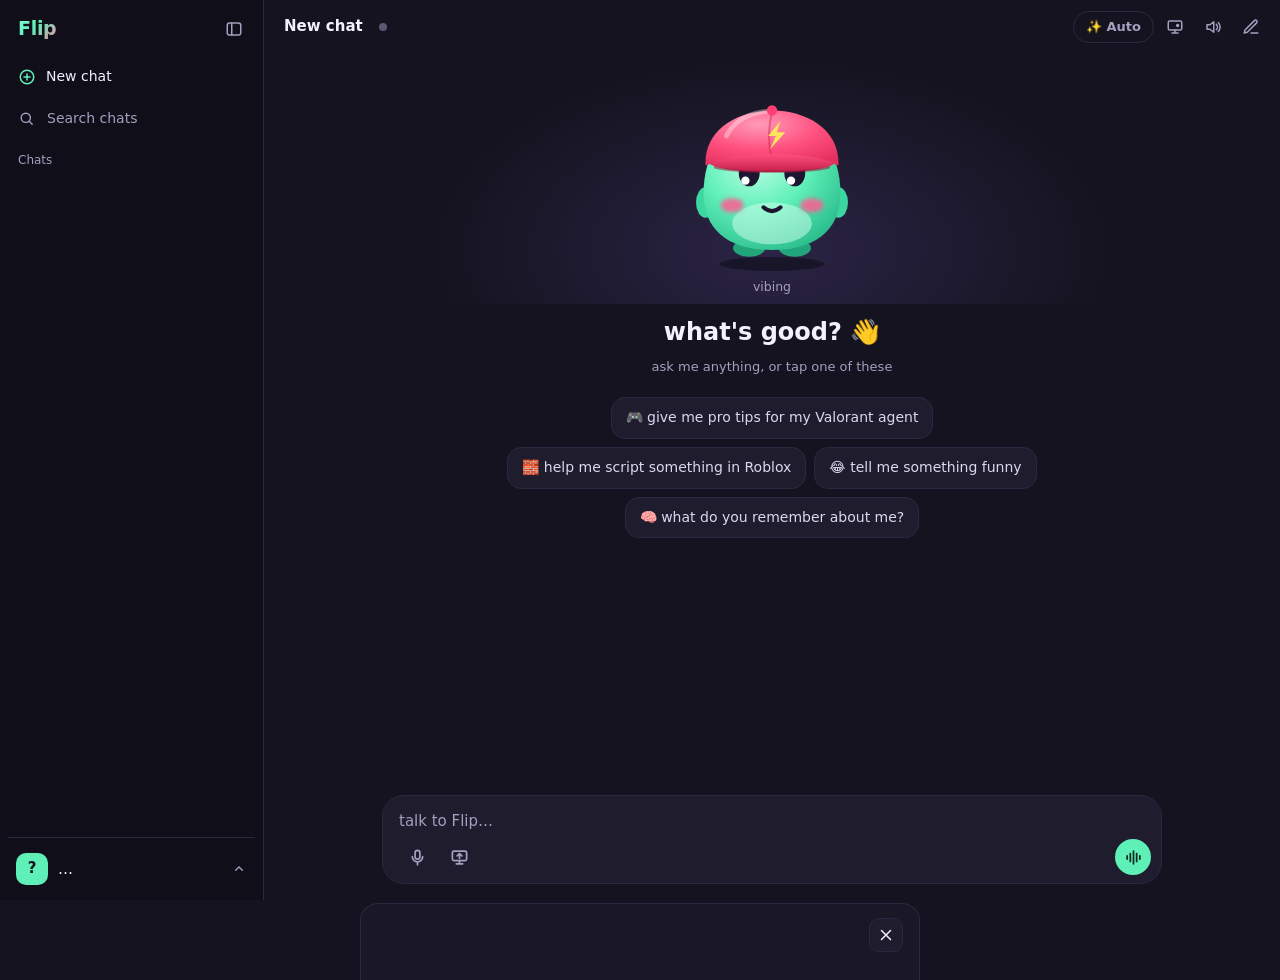
==== commit d9bed287: "Phase 1: math calculator, Valorant coach, smart routing, modes - Exact calculator tool (SymPy behind" ====
--- a/ui/index.html
+++ b/ui/index.html
@@ -5,6 +5,7 @@
 <title>Flip</title>
 <link rel="stylesheet" href="pet.css">
 <link rel="stylesheet" href="style.css">
+<link rel="stylesheet" href="vendor/katex/katex.min.css">
 </head>
 <body>
 <div id="app">
@@ -57,7 +58,17 @@
       <span id="roblox-dot" class="dot" title="Roblox Studio: starting"></span>
       <div class="actions">
         <button id="update-btn" class="chip update" hidden title="A new version of Flip is out">⬆ Update</button>
-        <button id="fast-btn" class="chip" title="Fast mode: a smaller brain that answers way quicker">⚡ Fast</button>
+        <div class="mode-wrap">
+          <button id="mode-btn" class="chip" title="How Flip answers">✨ Auto</button>
+          <div id="mode-menu" hidden>
+            <button data-mode="auto"><b>✨ Auto</b><span>Flip picks the right help for each message</span></button>
+            <button data-mode="fast"><b>⚡ Fast</b><span>short, quick answers</span></button>
+            <button data-mode="think"><b>🧠 Think</b><span>works it out carefully first (slower)</span></button>
+            <button data-mode="math"><b>🧮 Math</b><span>exact calculator, clean steps and formulas</span></button>
+            <button data-mode="valorant"><b>🎯 Valorant</b><span>coach mode · live callouts mid-match</span></button>
+            <button data-mode="code"><b>💻 Code</b><span>precise code help, Roblox/Luau too</span></button>
+          </div>
+        </div>
         <button id="desk-btn" class="icon-btn ghost" title="Show pet on desktop">
           <svg viewBox="0 0 24 24"><rect x="3" y="4" width="18" height="12" rx="2"/><path d="M8 20h8M12 16v4"/><circle cx="15.5" cy="10" r="2.2" class="fill"/></svg>
         </button>
@@ -275,6 +286,7 @@
     </div>
   </section>
 </div>
+<script src="vendor/katex/katex.min.js"></script>
 <script src="pet.js"></script>
 <script src="app.js"></script>
 </body>
--- a/ui/style.css
+++ b/ui/style.css
@@ -52,6 +52,21 @@
 }
 .chip:hover { color: var(--text); border-color: var(--muted); }
 .chip.on { background: #ffe45c; border-color: #ffe45c; color: #2b2400; }
+.mode-wrap { position: relative; flex: none; }
+#mode-menu {
+  position: absolute; right: 0; top: calc(100% + 6px); z-index: 30; width: 250px; padding: 6px;
+  background: var(--panel, #1f1c2c); border: 1px solid var(--border); border-radius: 14px;
+  box-shadow: 0 12px 32px rgba(0, 0, 0, .45);
+}
+#mode-menu button {
+  display: flex; flex-direction: column; align-items: flex-start; gap: 2px; width: 100%; text-align: left;
+  padding: 8px 10px; border: 0; border-radius: 10px; background: none; color: var(--text); cursor: pointer; font-size: 13px;
+}
+#mode-menu button span { color: var(--muted); font-size: 12px; }
+#mode-menu button:hover, #mode-menu button.current { background: rgba(255, 255, 255, .06); }
+#mode-menu button.current b::after { content: " ✓"; color: var(--accent); }
+.b .katex { font-size: 1.05em; }
+.b .katex-display { margin: 8px 0; overflow-x: auto; overflow-y: hidden; padding: 2px 0; }
 
 /* ---------- sidebar ---------- */
 #sidebar {
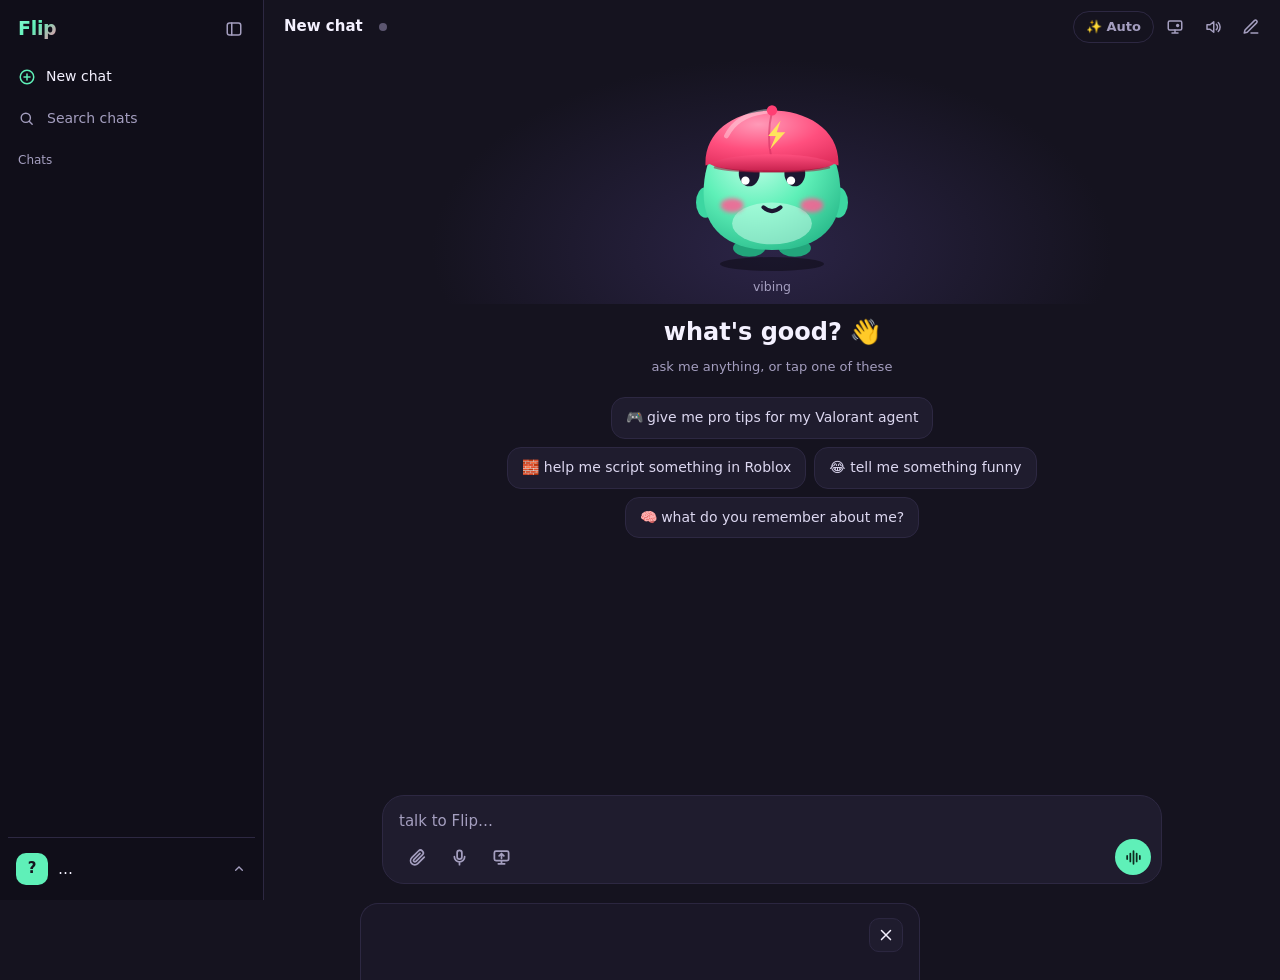
==== commit f214c68d: "Pictures and files, Playtest, better math, understands fast talkers, no repeats - Send pictures and " ====
--- a/ui/index.html
+++ b/ui/index.html
@@ -110,6 +110,7 @@
       <div id="cap-you" class="caption"></div>
       <div id="cap-pet" class="caption pet-cap"></div>
       <div class="voice-hint">just talk · talk over him to cut him off</div>
+      <div id="latency" class="voice-hint" title="how long each part of his last answer took"></div>
       <div class="call-row">
         <button id="share-voice" class="call-btn" title="Share your screen"><svg viewBox="0 0 24 24"><rect x="3" y="4" width="18" height="12" rx="2"/><path d="M8 20h8M12 16v4M12 13V7M9 10l3-3 3 3"/></svg></button>
         <button id="end-voice" class="end-btn" title="End voice chat">
@@ -128,10 +129,16 @@
       </div>
     </section>
 
+    <div id="drop-zone" hidden><div>📎 drop pictures or files for Flip</div></div>
     <footer>
       <div class="composer">
+        <div id="tray" hidden></div>
         <textarea id="input" rows="1" placeholder="talk to Flip…"></textarea>
         <div class="composer-row">
+          <button id="attach-btn" class="round ghost" title="Send pictures or files (or paste / drag them in)">
+            <svg viewBox="0 0 24 24"><path d="M20.5 11.5l-8.2 8.2a5.3 5.3 0 0 1-7.5-7.5l8.4-8.4a3.5 3.5 0 0 1 5 5l-8.4 8.4a1.8 1.8 0 0 1-2.5-2.5l7.8-7.8"/></svg>
+          </button>
+          <input id="file-input" type="file" multiple hidden>
           <button id="mic-btn" class="round ghost" title="Say a message (click to start, click again to send)">
             <svg viewBox="0 0 24 24"><rect x="9" y="3" width="6" height="11" rx="3"/><path d="M5.5 11a6.5 6.5 0 0 0 13 0M12 17.5V21"/></svg>
           </button>
@@ -166,6 +173,12 @@
       <div class="bar" id="update-bar-wrap" hidden><div id="update-bar"></div></div>
       <div class="set-actions"><button id="update-go" class="primary">install &amp; restart</button><button id="update-later">later</button></div>
       <p id="update-note" class="hint"></p>
+    </div>
+    <div id="playtest-panel" class="panel-body">
+      <p class="hint">Runs Flip's brain through math, Valorant, chat and coding questions and checks every answer. Takes a few minutes; you can keep using the app.</p>
+      <div class="set-actions"><button id="pt-go" class="primary">start</button><button id="pt-stop" hidden>stop</button></div>
+      <p id="pt-summary" class="hint"></p>
+      <div id="pt-list"></div>
     </div>
     <div id="share-panel" class="panel-body">
       <p class="hint">Pick what I can see. I only look when you talk to me, and nothing gets saved. For games, sharing the entire screen works best.</p>
@@ -192,9 +205,10 @@
       </label>
       <label>Talking speed
         <select id="set-speed">
-          <option value="1">normal</option>
-          <option value="1.2">fast</option>
-          <option value="1.4">very fast</option>
+          <option value="1.1">relaxed</option>
+          <option value="1.25">normal</option>
+          <option value="1.4">fast</option>
+          <option value="1.6">very fast</option>
         </select>
       </label>
       <label>Microphone<select id="set-mic"></select></label>
@@ -212,7 +226,7 @@
       </div>
       <p id="set-note" class="hint"></p>
       <p id="brain-info" class="hint"></p>
-      <div class="set-actions"><button id="check-update">⬆ check for updates</button></div>
+      <div class="set-actions"><button id="check-update">⬆ check for updates</button><button id="playtest-btn">🧪 playtest</button></div>
       <p id="update-status" class="hint"></p>
       <div class="sep"></div>
       <label>Change account password
--- a/ui/style.css
+++ b/ui/style.css
@@ -277,7 +277,8 @@
 .panel-head h2 { font-size: 17px; }
 .panel-body { display: none; flex-direction: column; gap: 12px; overflow-y: auto; }
 #panel[data-show="memory"] #memory-panel, #panel[data-show="settings"] #settings-panel,
-#panel[data-show="update"] #update-panel, #panel[data-show="share"] #share-panel { display: flex; }
+#panel[data-show="update"] #update-panel, #panel[data-show="share"] #share-panel,
+#panel[data-show="playtest"] #playtest-panel { display: flex; }
 .add-row { display: flex; gap: 8px; }
 .add-row input, .panel-body label input:not([type="checkbox"]), .panel-body select {
   flex: 1; width: 100%; padding: 9px 12px; border-radius: 10px; outline: none; font: inherit;
@@ -390,3 +391,37 @@
 .call-btn { width: 50px; height: 50px; border-radius: 50%; border: 1px solid var(--border); background: var(--panel-2); color: var(--text); cursor: pointer; display: grid; place-items: center; }
 .call-btn svg { width: 22px; height: 22px; fill: none; stroke: currentColor; stroke-width: 2; stroke-linecap: round; stroke-linejoin: round; }
 .call-btn:hover { border-color: var(--accent); }
+
+/* ---------- attachments ---------- */
+#tray { display: flex; flex-wrap: wrap; gap: 8px; padding: 2px 2px 8px; }
+.att { position: relative; display: flex; align-items: center; gap: 8px; max-width: 220px; padding: 6px 28px 6px 6px;
+  border: 1px solid var(--border); border-radius: 12px; background: rgba(255, 255, 255, .04); font-size: 12.5px; }
+.att img { width: 44px; height: 44px; object-fit: cover; border-radius: 8px; display: block; }
+.att.image { padding: 4px 26px 4px 4px; }
+.att .fi { width: 34px; height: 34px; border-radius: 8px; display: grid; place-items: center; background: #2d2842;
+  font-size: 11px; font-weight: 700; color: var(--accent); text-transform: uppercase; flex: none; }
+.att .nm { overflow: hidden; text-overflow: ellipsis; white-space: nowrap; }
+.att .sz { color: var(--muted); font-size: 11px; }
+.att .x { position: absolute; top: 4px; right: 4px; width: 20px; height: 20px; border: 0; border-radius: 50%;
+  background: rgba(0, 0, 0, .45); color: #fff; cursor: pointer; font-size: 11px; line-height: 20px; padding: 0; }
+.msg .atts { display: flex; flex-wrap: wrap; gap: 8px; justify-content: flex-end; align-items: flex-start; margin-bottom: 6px; }
+.msg .atts img { max-width: 240px; max-height: 200px; border-radius: 12px; display: block; cursor: zoom-in;
+  border: 1px solid var(--border); background: #111; }
+.msg .atts .att { padding-right: 10px; }
+#drop-zone { position: absolute; inset: 0; z-index: 50; display: grid; place-items: center;
+  background: rgba(21, 19, 31, .82); border: 2px dashed var(--accent); border-radius: 16px; margin: 8px; pointer-events: none; }
+#drop-zone div { font-size: 18px; font-weight: 700; color: var(--accent); }
+#lightbox { position: fixed; inset: 0; z-index: 90; background: rgba(0, 0, 0, .85); display: grid; place-items: center; cursor: zoom-out; }
+#lightbox img { max-width: 94vw; max-height: 92vh; border-radius: 10px; }
+.code-bar .save { margin-right: 6px; }
+#main { position: relative; }
+
+/* ---------- playtest ---------- */
+#pt-list { display: flex; flex-direction: column; gap: 8px; overflow-y: auto; }
+.pt { border: 1px solid var(--border); border-radius: 12px; padding: 8px 10px; font-size: 12.5px; }
+.pt.fail { border-color: #ff5a6e; }
+.pt .q { font-weight: 600; }
+.pt .a { color: var(--muted); margin-top: 4px; white-space: pre-wrap; max-height: 90px; overflow: auto; }
+.pt .tag { float: right; font-weight: 700; }
+.pt.ok .tag { color: var(--accent); }
+.pt.fail .tag { color: #ff5a6e; }
